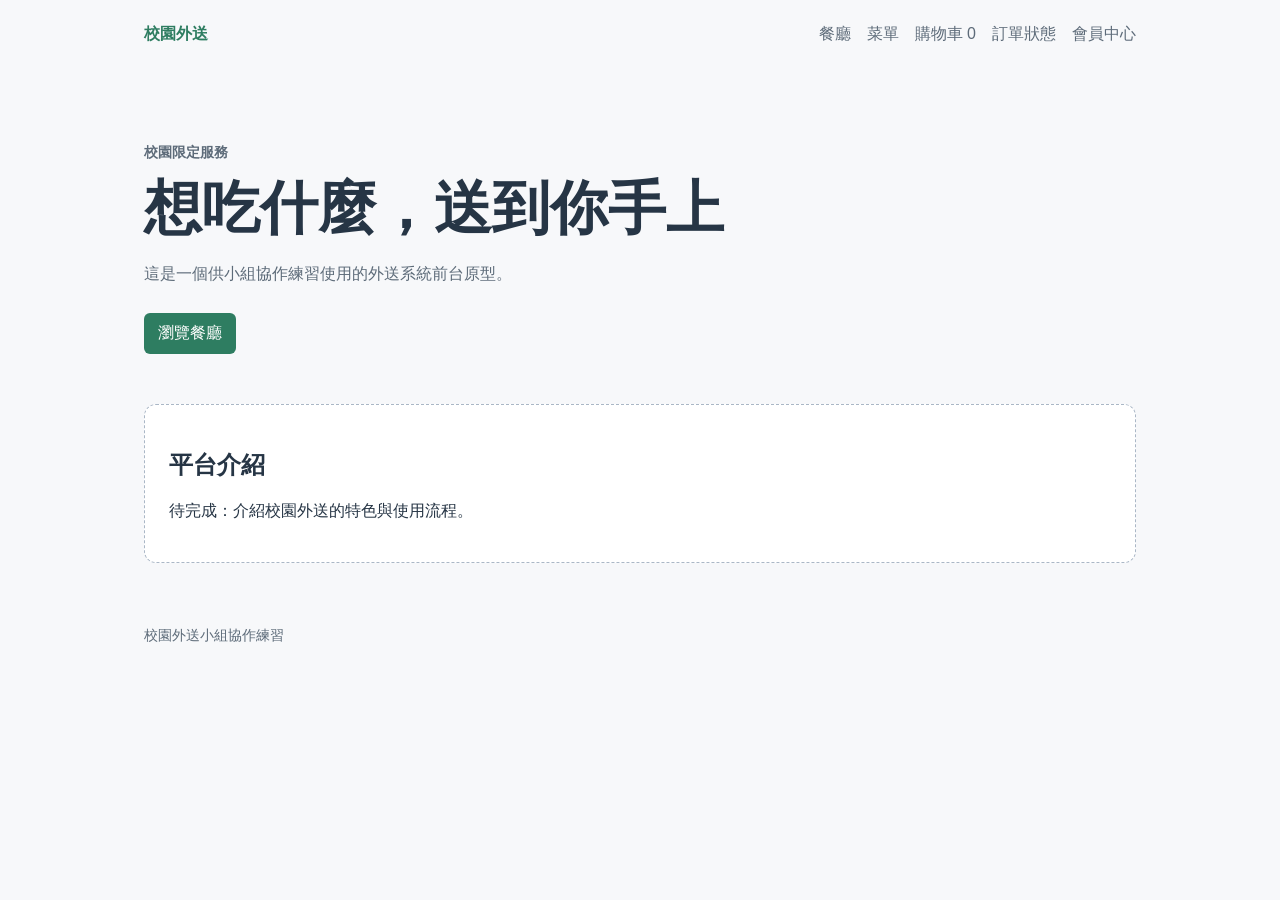
==== index.html @ 59360dce "Add files via upload" ====
<!doctype html>
<html lang="zh-Hant">
  <head>
    <meta charset="UTF-8" />
    <meta name="viewport" content="width=device-width, initial-scale=1.0" />
    <title>校園外送｜首頁</title>
    <link rel="stylesheet" href="css/base.css" />
  </head>
  <body>
    <header class="site-header">
      <a class="brand" href="index.html">校園外送</a>
      <nav aria-label="主要導覽">
        <a href="pages/restaurants.html">餐廳</a>
        <a href="pages/menu.html">菜單</a>
        <a href="pages/cart.html">購物車 <span data-cart-count>0</span></a>
        <a href="pages/order-status.html">訂單狀態</a>
        <a href="pages/profile.html">會員中心</a>
      </nav>
    </header>

    <main class="container">
      <section class="hero" aria-labelledby="page-title">
        <p class="eyebrow">校園限定服務</p>
        <h1 id="page-title">想吃什麼，送到你手上</h1>
        <p>這是一個供小組協作練習使用的外送系統前台原型。</p>
        <a class="button" href="pages/restaurants.html">瀏覽餐廳</a>
      </section>

      <!-- 成員 1：在這裡完成首頁與平台介紹功能。 -->
      <section id="home-feature" class="placeholder" aria-labelledby="home-feature-title">
        <h2 id="home-feature-title">平台介紹</h2>
        <p>待完成：介紹校園外送的特色與使用流程。</p>
      </section>
    </main>

    <footer>校園外送小組協作練習</footer>
    <script src="js/app.js"></script>
  </body>
</html>
---- css/base.css ----
:root {
  color: #263545;
  background: #f7f8fa;
  font-family: -apple-system, BlinkMacSystemFont, "Segoe UI", sans-serif;
}

* {
  box-sizing: border-box;
}

body {
  margin: 0;
}

a {
  color: inherit;
  text-decoration: none;
}

.site-header,
.container,
footer {
  max-width: 1040px;
  margin: 0 auto;
  padding-left: 24px;
  padding-right: 24px;
}

.site-header {
  display: flex;
  align-items: center;
  justify-content: space-between;
  min-height: 68px;
}

.site-header nav {
  display: flex;
  flex-wrap: wrap;
  gap: 16px;
  color: #5d6b79;
}

.brand,
h1,
h2,
h3 {
  font-weight: 700;
}

.brand,
.eyebrow {
  color: #2e7d61;
}

.hero {
  padding: 76px 0 50px;
}

.hero h1 {
  max-width: 650px;
  margin: 8px 0;
  font-size: clamp(36px, 6vw, 58px);
}

.hero p,
.muted,
footer {
  color: #5d6b79;
}

.eyebrow {
  margin: 0;
  font-size: 14px;
  font-weight: 700;
}

.button,
button {
  display: inline-block;
  margin-top: 12px;
  padding: 10px 14px;
  border: 0;
  border-radius: 6px;
  background: #2e7d61;
  color: #fff;
  cursor: pointer;
}

.placeholder,
.panel {
  margin-bottom: 36px;
  padding: 24px;
  border: 1px dashed #aab7c6;
  border-radius: 12px;
  background: #fff;
}

.grid {
  display: grid;
  grid-template-columns: repeat(auto-fit, minmax(220px, 1fr));
  gap: 16px;
  margin-bottom: 36px;
}

.card {
  padding: 20px;
  border: 1px solid #d7dee8;
  border-radius: 12px;
  background: #fff;
}

.card h3 {
  margin-top: 0;
}

.page-heading {
  margin: 46px 0 24px;
}

.page-heading h1 {
  margin-bottom: 8px;
}

.notice {
  padding: 16px;
  border-left: 4px solid #c87542;
  background: #fff1e7;
}

.status-message {
  min-height: 24px;
  color: #2e7d61;
  font-weight: 700;
}

footer {
  padding-top: 28px;
  padding-bottom: 36px;
  font-size: 14px;
}

@media (max-width: 700px) {
  .site-header {
    align-items: flex-start;
    flex-direction: column;
    gap: 14px;
    padding-top: 18px;
  }
}
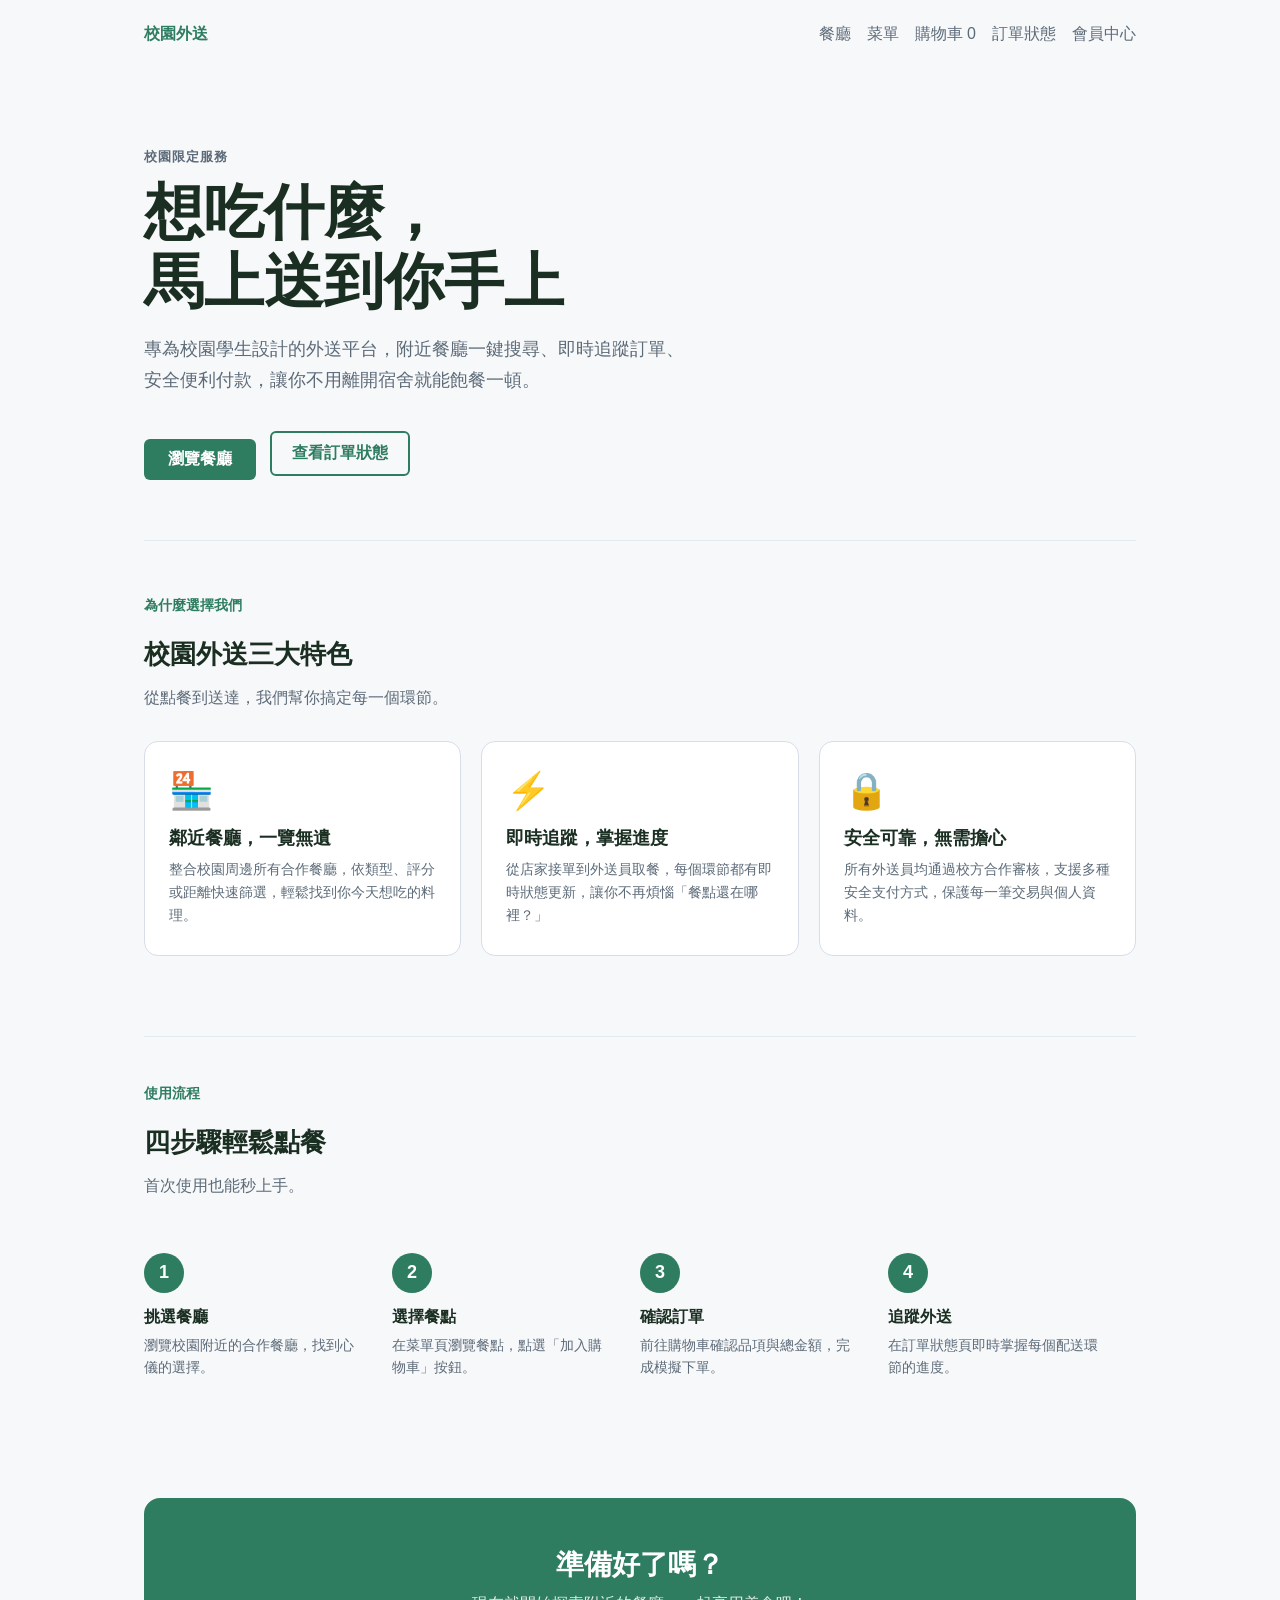
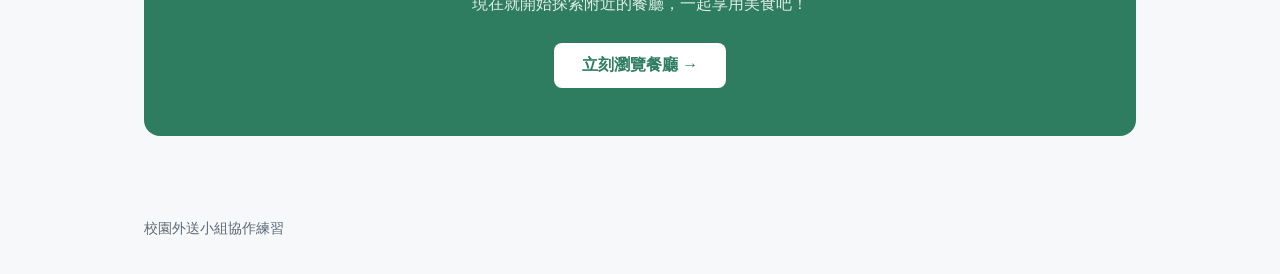
==== commit 8d5a08bf: "新增首頁：平台介紹、三大服務特色與使用步驟" ====
--- a/index.html
+++ b/index.html
@@ -3,8 +3,213 @@
   <head>
     <meta charset="UTF-8" />
     <meta name="viewport" content="width=device-width, initial-scale=1.0" />
+    <meta name="description" content="校園外送平台｜快速、方便、只為校園學生打造的外送服務。瀏覽附近餐廳、輕鬆點餐、追蹤訂單進度。" />
     <title>校園外送｜首頁</title>
     <link rel="stylesheet" href="css/base.css" />
+    <style>
+      /* 首頁專屬樣式 */
+      .hero {
+        padding: 80px 0 60px;
+        position: relative;
+      }
+
+      .hero .eyebrow {
+        font-size: 13px;
+        letter-spacing: 0.08em;
+        text-transform: uppercase;
+      }
+
+      .hero h1 {
+        font-size: clamp(38px, 6vw, 60px);
+        line-height: 1.15;
+        margin: 12px 0 18px;
+        color: #1a2e22;
+      }
+
+      .hero-desc {
+        font-size: 18px;
+        max-width: 540px;
+        margin-bottom: 32px;
+        line-height: 1.7;
+      }
+
+      .hero-cta {
+        display: flex;
+        gap: 14px;
+        flex-wrap: wrap;
+        align-items: center;
+      }
+
+      .button-outline {
+        display: inline-block;
+        padding: 10px 20px;
+        border: 2px solid #2e7d61;
+        border-radius: 6px;
+        color: #2e7d61;
+        font-weight: 700;
+        transition: background 0.2s, color 0.2s;
+      }
+
+      .button-outline:hover {
+        background: #2e7d61;
+        color: #fff;
+      }
+
+      .button {
+        padding: 10px 24px;
+        font-weight: 700;
+        font-size: 16px;
+        transition: background 0.2s, transform 0.1s;
+      }
+
+      .button:hover {
+        background: #236151;
+        transform: translateY(-1px);
+      }
+
+      /* 服務特色區 */
+      .section-title {
+        font-size: 26px;
+        font-weight: 700;
+        color: #1a2e22;
+        margin-bottom: 6px;
+      }
+
+      .section-subtitle {
+        color: #5d6b79;
+        margin-bottom: 32px;
+        font-size: 16px;
+      }
+
+      .features-section {
+        padding: 56px 0 40px;
+        border-top: 1px solid #e4eaf2;
+      }
+
+      .features-grid {
+        display: grid;
+        grid-template-columns: repeat(auto-fit, minmax(240px, 1fr));
+        gap: 20px;
+        margin-bottom: 40px;
+      }
+
+      .feature-card {
+        padding: 28px 24px;
+        border: 1px solid #d7dee8;
+        border-radius: 14px;
+        background: #fff;
+        transition: box-shadow 0.2s, transform 0.2s;
+      }
+
+      .feature-card:hover {
+        box-shadow: 0 6px 24px rgba(46, 125, 97, 0.1);
+        transform: translateY(-3px);
+      }
+
+      .feature-icon {
+        font-size: 36px;
+        margin-bottom: 14px;
+      }
+
+      .feature-card h3 {
+        margin: 0 0 8px;
+        font-size: 18px;
+        color: #1a2e22;
+      }
+
+      .feature-card p {
+        margin: 0;
+        font-size: 14px;
+        color: #5d6b79;
+        line-height: 1.65;
+      }
+
+      /* 使用步驟區 */
+      .steps-section {
+        padding: 48px 0 56px;
+        border-top: 1px solid #e4eaf2;
+      }
+
+      .steps-list {
+        display: grid;
+        grid-template-columns: repeat(auto-fit, minmax(180px, 1fr));
+        gap: 0;
+        position: relative;
+        margin-bottom: 40px;
+      }
+
+      .step-item {
+        display: flex;
+        flex-direction: column;
+        align-items: flex-start;
+        padding: 24px 28px 24px 0;
+      }
+
+      .step-number {
+        width: 40px;
+        height: 40px;
+        border-radius: 50%;
+        background: #2e7d61;
+        color: #fff;
+        font-weight: 700;
+        font-size: 18px;
+        display: flex;
+        align-items: center;
+        justify-content: center;
+        margin-bottom: 14px;
+        flex-shrink: 0;
+      }
+
+      .step-item h3 {
+        margin: 0 0 6px;
+        font-size: 16px;
+        color: #1a2e22;
+      }
+
+      .step-item p {
+        margin: 0;
+        font-size: 14px;
+        color: #5d6b79;
+        line-height: 1.6;
+      }
+
+      /* 底部 CTA 橫幅 */
+      .cta-banner {
+        background: #2e7d61;
+        border-radius: 16px;
+        padding: 48px 36px;
+        text-align: center;
+        margin-bottom: 56px;
+        color: #fff;
+      }
+
+      .cta-banner h2 {
+        margin: 0 0 10px;
+        font-size: 28px;
+        color: #fff;
+      }
+
+      .cta-banner p {
+        margin: 0 0 28px;
+        font-size: 16px;
+        opacity: 0.85;
+      }
+
+      .button-white {
+        display: inline-block;
+        padding: 12px 28px;
+        background: #fff;
+        color: #2e7d61;
+        font-weight: 700;
+        border-radius: 8px;
+        transition: opacity 0.2s, transform 0.15s;
+      }
+
+      .button-white:hover {
+        opacity: 0.92;
+        transform: translateY(-2px);
+      }
+    </style>
   </head>
   <body>
     <header class="site-header">
@@ -19,17 +224,79 @@
     </header>
 
     <main class="container">
+      <!-- Hero 區塊 -->
       <section class="hero" aria-labelledby="page-title">
         <p class="eyebrow">校園限定服務</p>
-        <h1 id="page-title">想吃什麼，送到你手上</h1>
-        <p>這是一個供小組協作練習使用的外送系統前台原型。</p>
-        <a class="button" href="pages/restaurants.html">瀏覽餐廳</a>
+        <h1 id="page-title">想吃什麼，<br>馬上送到你手上</h1>
+        <p class="hero-desc">專為校園學生設計的外送平台，附近餐廳一鍵搜尋、即時追蹤訂單、安全便利付款，讓你不用離開宿舍就能飽餐一頓。</p>
+        <div class="hero-cta">
+          <a class="button" href="pages/restaurants.html" id="hero-cta-restaurants">瀏覽餐廳</a>
+          <a class="button-outline" href="pages/order-status.html" id="hero-cta-order">查看訂單狀態</a>
+        </div>
       </section>
 
-      <!-- 成員 1：在這裡完成首頁與平台介紹功能。 -->
-      <section id="home-feature" class="placeholder" aria-labelledby="home-feature-title">
-        <h2 id="home-feature-title">平台介紹</h2>
-        <p>待完成：介紹校園外送的特色與使用流程。</p>
+      <!-- 三大服務特色 -->
+      <section class="features-section" aria-labelledby="features-title">
+        <p class="eyebrow">為什麼選擇我們</p>
+        <h2 class="section-title" id="features-title">校園外送三大特色</h2>
+        <p class="section-subtitle">從點餐到送達，我們幫你搞定每一個環節。</p>
+
+        <div class="features-grid">
+          <article class="feature-card" id="feature-nearby">
+            <div class="feature-icon">🏪</div>
+            <h3>鄰近餐廳，一覽無遺</h3>
+            <p>整合校園周邊所有合作餐廳，依類型、評分或距離快速篩選，輕鬆找到你今天想吃的料理。</p>
+          </article>
+
+          <article class="feature-card" id="feature-realtime">
+            <div class="feature-icon">⚡</div>
+            <h3>即時追蹤，掌握進度</h3>
+            <p>從店家接單到外送員取餐，每個環節都有即時狀態更新，讓你不再煩惱「餐點還在哪裡？」</p>
+          </article>
+
+          <article class="feature-card" id="feature-safe">
+            <div class="feature-icon">🔒</div>
+            <h3>安全可靠，無需擔心</h3>
+            <p>所有外送員均通過校方合作審核，支援多種安全支付方式，保護每一筆交易與個人資料。</p>
+          </article>
+        </div>
+      </section>
+
+      <!-- 使用步驟 -->
+      <section class="steps-section" aria-labelledby="steps-title">
+        <p class="eyebrow">使用流程</p>
+        <h2 class="section-title" id="steps-title">四步驟輕鬆點餐</h2>
+        <p class="section-subtitle">首次使用也能秒上手。</p>
+
+        <div class="steps-list" id="steps-list">
+          <div class="step-item" id="step-1">
+            <div class="step-number">1</div>
+            <h3>挑選餐廳</h3>
+            <p>瀏覽校園附近的合作餐廳，找到心儀的選擇。</p>
+          </div>
+          <div class="step-item" id="step-2">
+            <div class="step-number">2</div>
+            <h3>選擇餐點</h3>
+            <p>在菜單頁瀏覽餐點，點選「加入購物車」按鈕。</p>
+          </div>
+          <div class="step-item" id="step-3">
+            <div class="step-number">3</div>
+            <h3>確認訂單</h3>
+            <p>前往購物車確認品項與總金額，完成模擬下單。</p>
+          </div>
+          <div class="step-item" id="step-4">
+            <div class="step-number">4</div>
+            <h3>追蹤外送</h3>
+            <p>在訂單狀態頁即時掌握每個配送環節的進度。</p>
+          </div>
+        </div>
+      </section>
+
+      <!-- 底部 CTA -->
+      <section class="cta-banner" aria-labelledby="cta-title">
+        <h2 id="cta-title">準備好了嗎？</h2>
+        <p>現在就開始探索附近的餐廳，一起享用美食吧！</p>
+        <a class="button-white" href="pages/restaurants.html" id="cta-final-btn">立刻瀏覽餐廳 →</a>
       </section>
     </main>
 
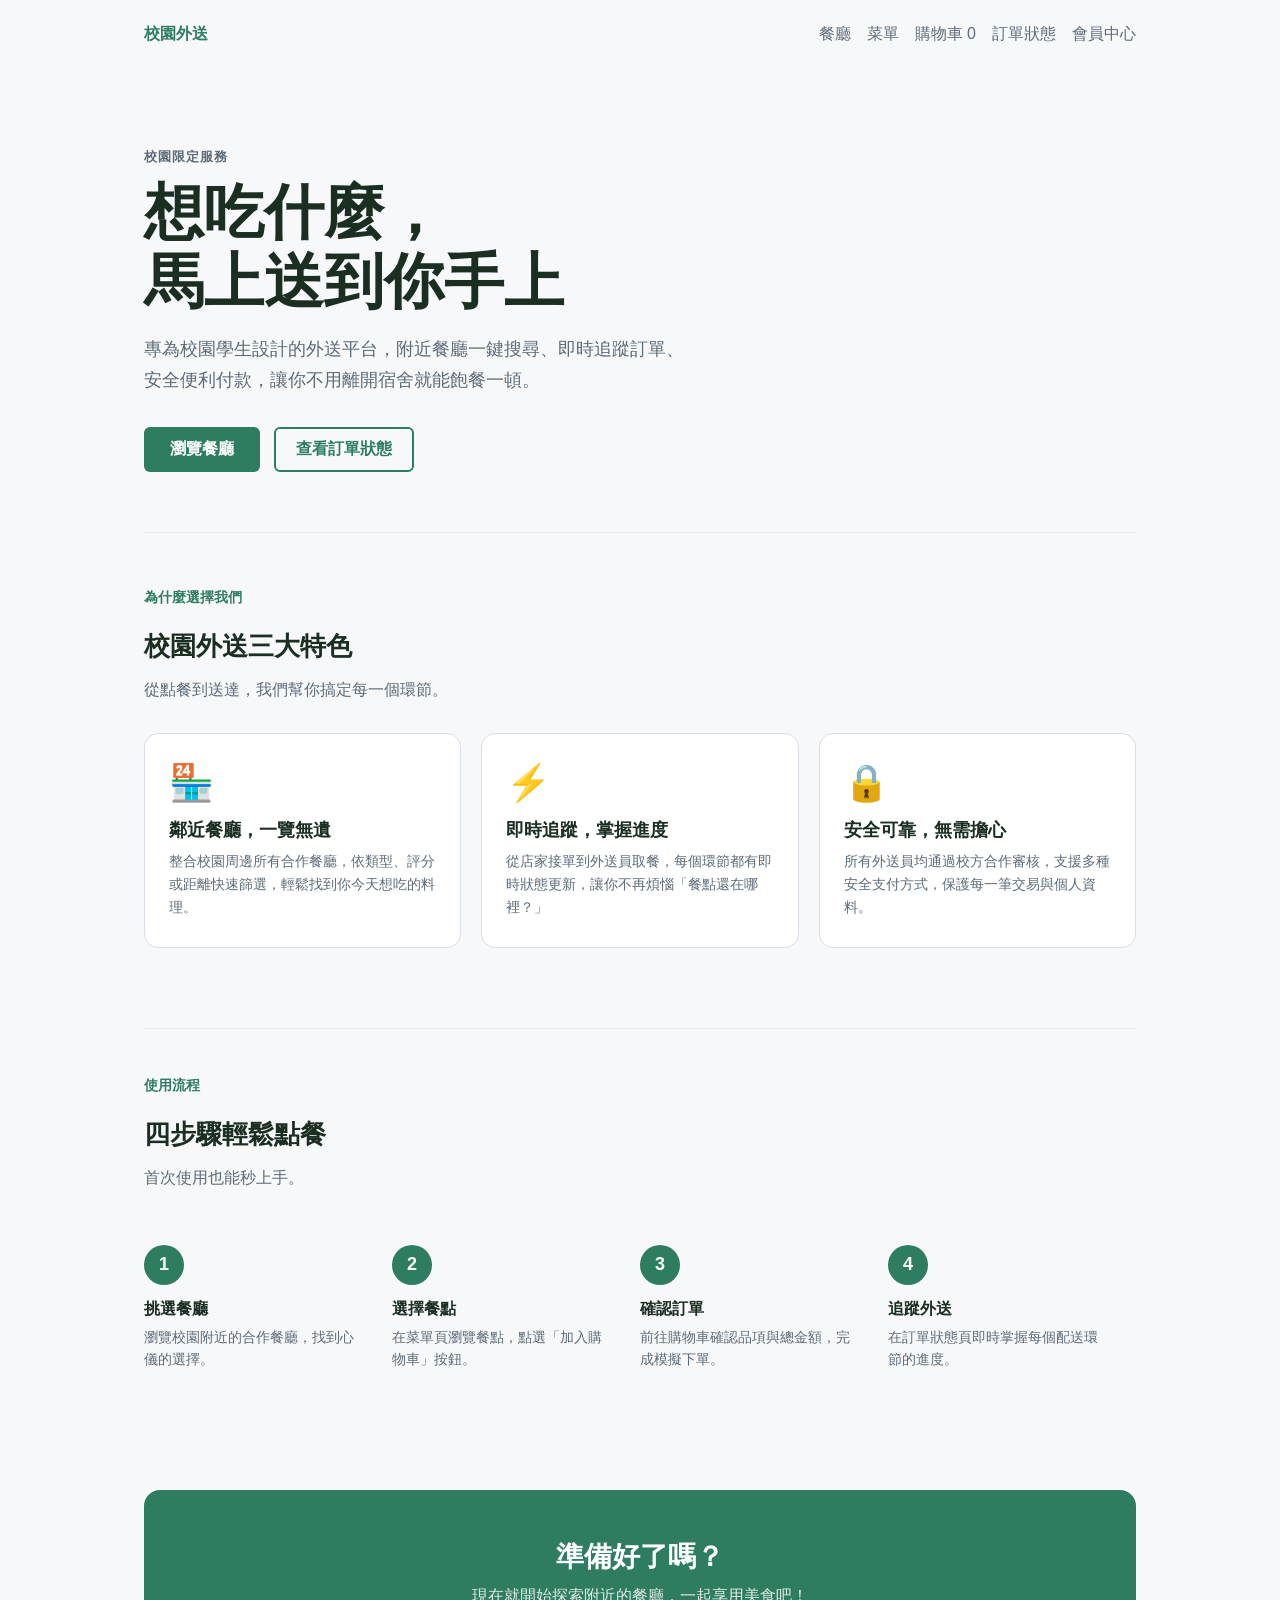
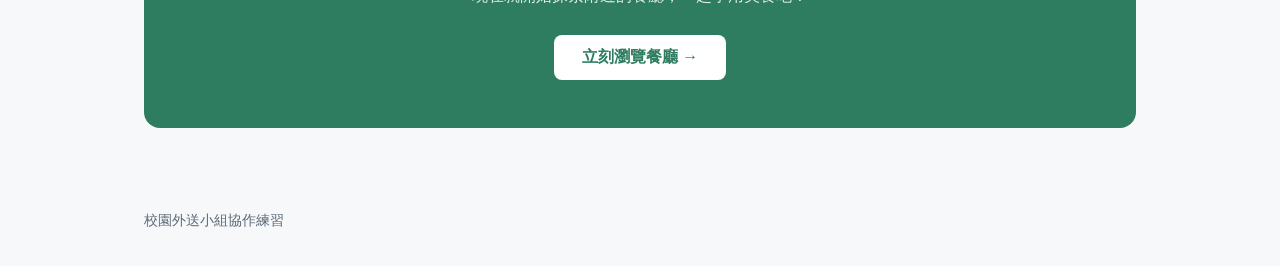
==== commit 83b020c8: "修正首頁按鈕高度不一致：補齊 border 與 margin-top" ====
--- a/index.html
+++ b/index.html
@@ -47,6 +47,7 @@
         border-radius: 6px;
         color: #2e7d61;
         font-weight: 700;
+        font-size: 16px;
         transition: background 0.2s, color 0.2s;
       }
 
@@ -57,8 +58,10 @@
 
       .button {
         padding: 10px 24px;
-        font-weight: 700;
-        font-size: 16px;
+        border: 2px solid transparent; /* 與 button-outline 等高 */
+        font-weight: 700;
+        font-size: 16px;
+        margin-top: 0; /* 覆蓋 base.css 的 margin-top: 12px */
         transition: background 0.2s, transform 0.1s;
       }
 
--- a/css/base.css
+++ b/css/base.css
@@ -133,6 +133,60 @@
   font-weight: 700;
 }
 
+.info-list,
+.summary-list {
+  padding: 0;
+  margin: 0;
+  list-style: none;
+}
+
+.info-list li,
+.summary-item {
+  padding: 10px 0;
+  border-bottom: 1px solid #e6ebf1;
+}
+
+.summary-row {
+  display: flex;
+  justify-content: space-between;
+  padding: 10px 0;
+  color: #435260;
+}
+
+.summary-row.total {
+  margin-top: 6px;
+  font-weight: 700;
+  color: #1f3f35;
+  border-top: 1px solid #d7dee8;
+}
+
+.feedback-form {
+  display: flex;
+  flex-direction: column;
+  gap: 12px;
+}
+
+.form-grid {
+  display: grid;
+  gap: 12px;
+  grid-template-columns: repeat(auto-fit, minmax(200px, 1fr));
+}
+
+label {
+  display: flex;
+  flex-direction: column;
+  gap: 6px;
+  font-weight: 600;
+}
+
+input,
+textarea {
+  padding: 10px 12px;
+  border: 1px solid #cdd7e2;
+  border-radius: 6px;
+  font: inherit;
+}
+
 footer {
   padding-top: 28px;
   padding-bottom: 36px;
